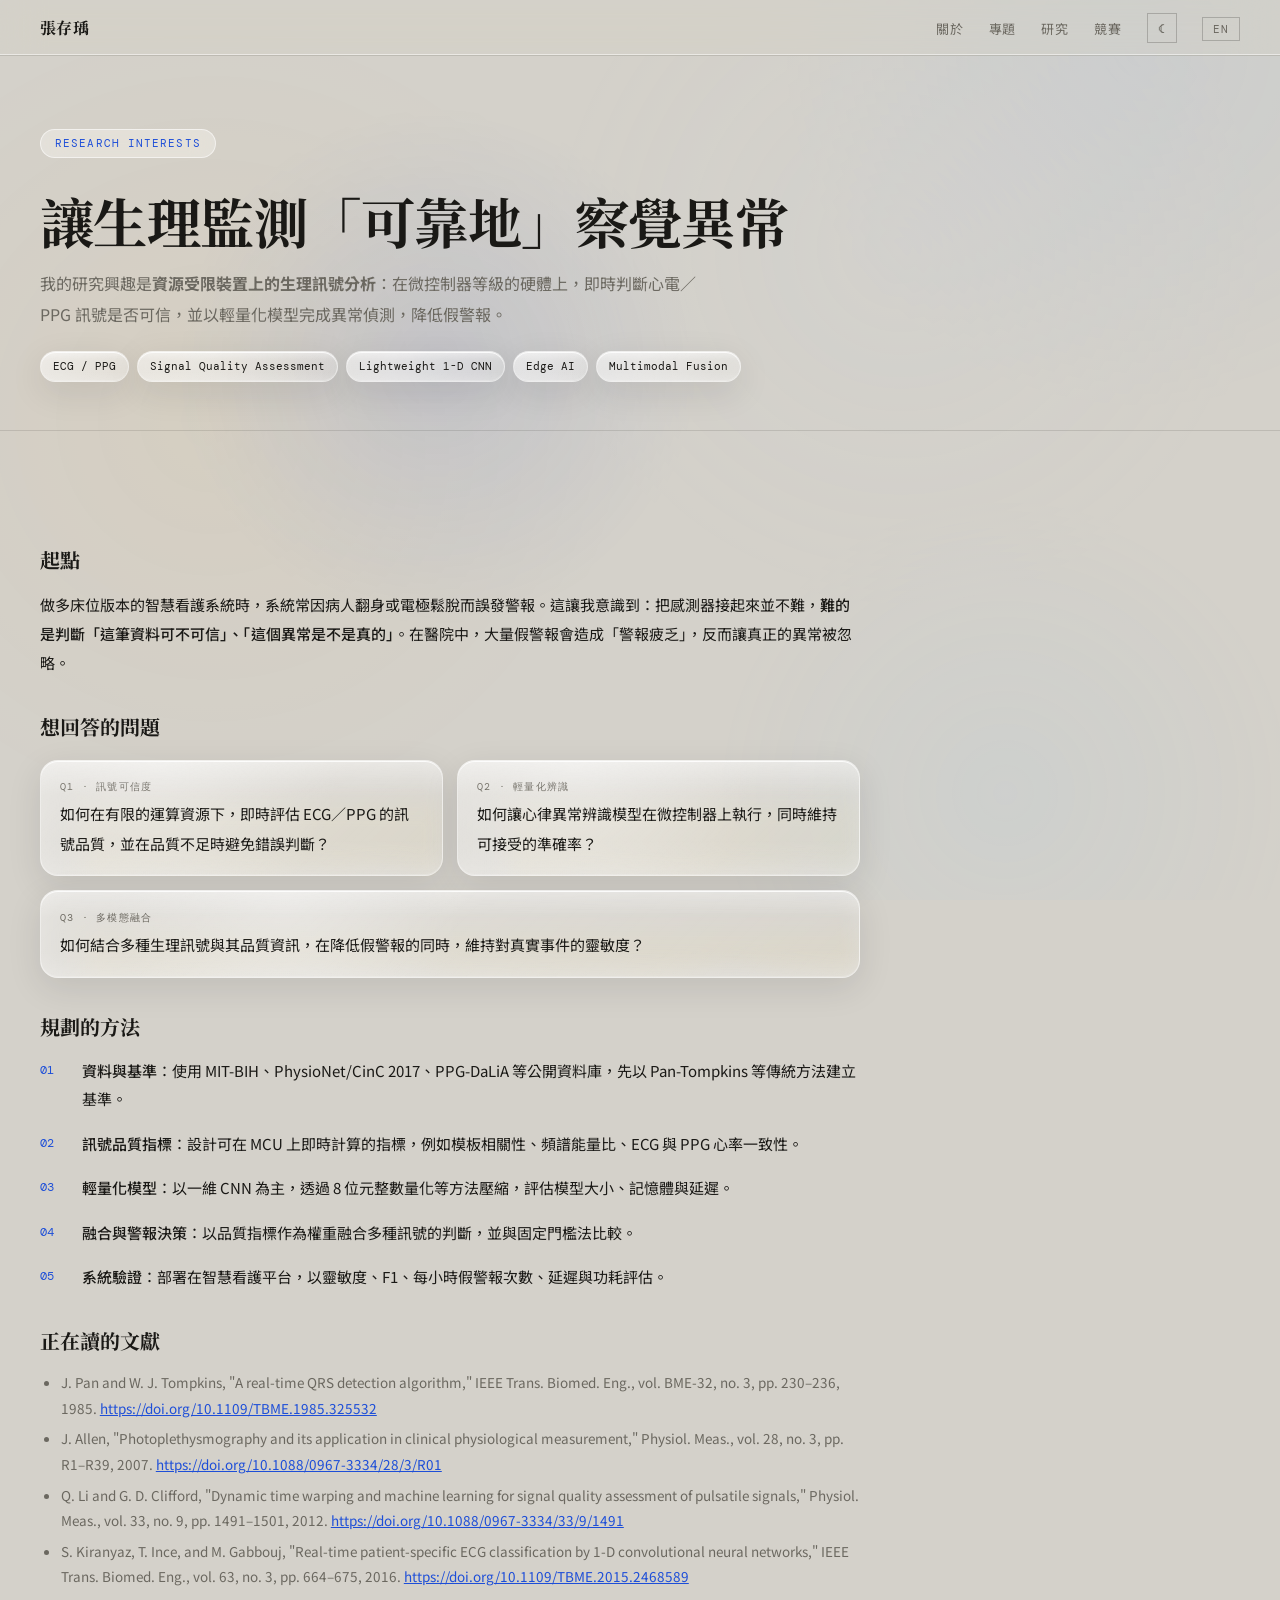
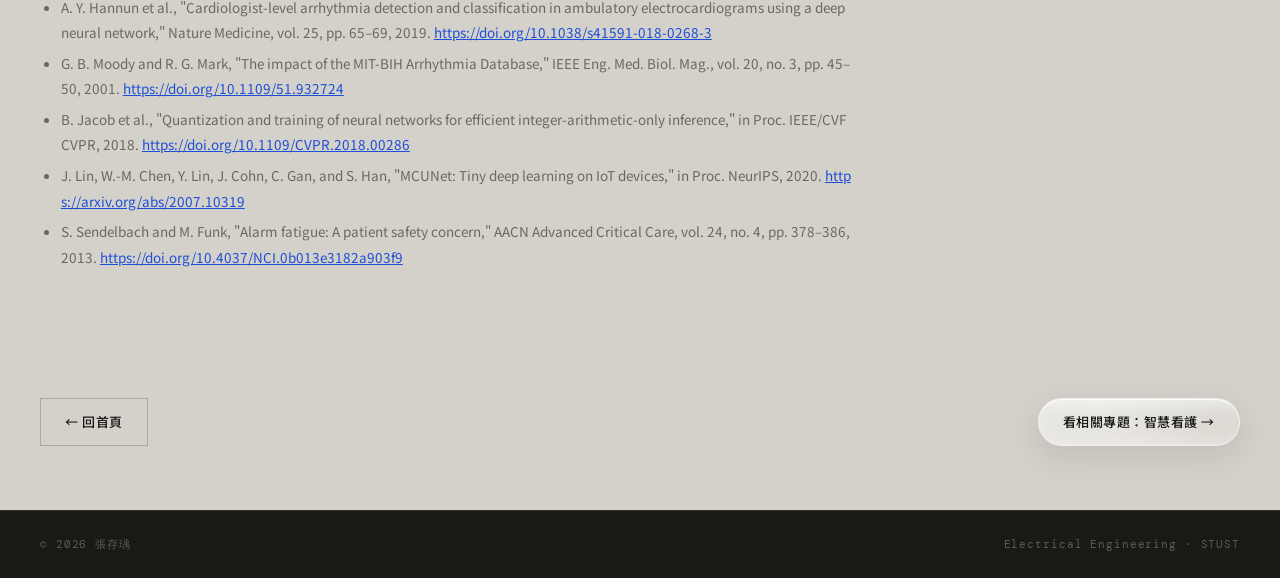
==== research.html @ cb883870 "Add files via upload" ====
<!DOCTYPE html>
<html lang="zh-TW">
<head>
<meta charset="UTF-8">
<meta name="viewport" content="width=device-width, initial-scale=1.0">
<title>研究興趣 — 張存瑀</title>
<meta name="description" content="張存瑀的研究興趣：生理訊號品質評估、輕量化模型與邊緣 AI。">
<link rel="icon" type="image/svg+xml" href="[data-uri]">
<link rel="preconnect" href="https://fonts.googleapis.com">
<link rel="preconnect" href="https://fonts.gstatic.com" crossorigin>
<link href="https://fonts.googleapis.com/css2?family=Noto+Serif+TC:wght@400;500;700&family=DM+Mono:wght@400;500&family=Noto+Sans+TC:wght@300;400;500&display=swap" rel="stylesheet">
<link rel="stylesheet" href="assets/style.css">
<script src="assets/main.js"></script>
</head>
<body>
<canvas id="fluid-canvas"></canvas>
<div id="progress"></div>
<div class="lightbox" id="lightbox" onclick="closeLightbox()">
  <button class="lightbox-close" onclick="closeLightbox()">ESC / 關閉</button>
  <img id="lightbox-img" src="" alt="">
</div>
<nav class="glass-nav">
  <a href="index.html" class="nav-logo">張存瑀</a>
  <ul class="nav-links">
    <li class="hide-sm"><a href="index.html#about"><span data-zh>關於</span><span data-en>About</span></a></li>
    <li><a href="index.html#projects"><span data-zh>專題</span><span data-en>Projects</span></a></li>
    <li><a href="research.html"><span data-zh>研究</span><span data-en>Research</span></a></li>
    <li><a href="index.html#awards"><span data-zh>競賽</span><span data-en>Awards</span></a></li>
    <li><button class="icon-btn" id="themeBtn" onclick="toggleTheme()" title="深色模式 / Dark mode">☾</button></li>
    <li><button class="lang-btn" id="langBtn" onclick="toggleLang()">EN</button></li>
  </ul>
</nav>

<header class="page-hero">
  <div class="glass-pill">Research Interests</div>
  <h1><span data-zh>讓生理監測「可靠地」察覺異常</span><span data-en>Making physiological monitoring detect anomalies — reliably</span></h1>
  <p class="lead" data-zh>我的研究興趣是<b>資源受限裝置上的生理訊號分析</b>：在微控制器等級的硬體上，即時判斷心電／PPG 訊號是否可信，並以輕量化模型完成異常偵測，降低假警報。</p>
  <p class="lead" data-en>I am interested in <b>physiological signal analysis on resource-constrained devices</b>: judging in real time whether ECG/PPG signals can be trusted on MCU-class hardware, and detecting anomalies with lightweight models to reduce false alarms.</p>
  <div class="chips"><span class="chip glass">ECG / PPG</span><span class="chip glass">Signal Quality Assessment</span><span class="chip glass">Lightweight 1-D CNN</span><span class="chip glass">Edge AI</span><span class="chip glass">Multimodal Fusion</span></div>
</header>
<section>
  <div class="prose">
    <h3 class="reveal"><span data-zh>起點</span><span data-en>Where it started</span></h3>
    <p data-zh class="reveal">做多床位版本的智慧看護系統時，系統常因病人翻身或電極鬆脫而誤發警報。這讓我意識到：把感測器接起來並不難，<b>難的是判斷「這筆資料可不可信」、「這個異常是不是真的」</b>。在醫院中，大量假警報會造成「警報疲乏」，反而讓真正的異常被忽略。</p>
    <p data-en class="reveal">While building the multi-bed system, motion and loose electrodes kept triggering false alarms. Connecting sensors is easy; <b>the hard part is knowing whether the data can be trusted and whether an anomaly is real</b>. In hospitals, too many false alarms lead to alarm fatigue.</p>

    <h3 class="reveal"><span data-zh>想回答的問題</span><span data-en>Questions</span></h3>
    <div class="challenge reveal">
      <div class="glass"><div class="k">Q1 · <span data-zh>訊號可信度</span><span data-en>Signal quality</span></div><p data-zh style="margin:0">如何在有限的運算資源下，即時評估 ECG／PPG 的訊號品質，並在品質不足時避免錯誤判斷？</p><p data-en style="margin:0">How can we assess ECG/PPG quality in real time with limited compute, and avoid wrong decisions when quality is poor?</p></div>
      <div class="glass"><div class="k">Q2 · <span data-zh>輕量化辨識</span><span data-en>Lightweight models</span></div><p data-zh style="margin:0">如何讓心律異常辨識模型在微控制器上執行，同時維持可接受的準確率？</p><p data-en style="margin:0">How can arrhythmia models run on microcontrollers while keeping acceptable accuracy?</p></div>
      <div class="glass" style="grid-column:1/-1"><div class="k">Q3 · <span data-zh>多模態融合</span><span data-en>Multimodal fusion</span></div><p data-zh style="margin:0">如何結合多種生理訊號與其品質資訊，在降低假警報的同時，維持對真實事件的靈敏度？</p><p data-en style="margin:0">How can multiple signals and their quality be fused to cut false alarms while staying sensitive to real events?</p></div>
    </div>

    <h3 class="reveal"><span data-zh>規劃的方法</span><span data-en>Planned approach</span></h3>
    <ol class="steps reveal">
      <li data-zh><b>資料與基準</b>：使用 MIT-BIH、PhysioNet/CinC 2017、PPG-DaLiA 等公開資料庫，先以 Pan-Tompkins 等傳統方法建立基準。</li>
      <li data-en><b>Data &amp; baselines</b>: public datasets (MIT-BIH, PhysioNet/CinC 2017, PPG-DaLiA) with classical baselines such as Pan-Tompkins.</li>
      <li data-zh><b>訊號品質指標</b>：設計可在 MCU 上即時計算的指標，例如模板相關性、頻譜能量比、ECG 與 PPG 心率一致性。</li>
      <li data-en><b>Quality indices</b>: MCU-friendly indices such as template correlation, spectral energy ratio and ECG–PPG heart-rate agreement.</li>
      <li data-zh><b>輕量化模型</b>：以一維 CNN 為主，透過 8 位元整數量化等方法壓縮，評估模型大小、記憶體與延遲。</li>
      <li data-en><b>Lightweight models</b>: 1-D CNNs compressed with 8-bit integer quantization; measure size, memory and latency.</li>
      <li data-zh><b>融合與警報決策</b>：以品質指標作為權重融合多種訊號的判斷，並與固定門檻法比較。</li>
      <li data-en><b>Fusion &amp; alarms</b>: quality-weighted fusion compared against fixed thresholds.</li>
      <li data-zh><b>系統驗證</b>：部署在智慧看護平台，以靈敏度、F1、每小時假警報次數、延遲與功耗評估。</li>
      <li data-en><b>Validation</b>: deploy on the smart-nursing platform; evaluate sensitivity, F1, false alarms per hour, latency and power.</li>
    </ol>

    <h3 class="reveal"><span data-zh>正在讀的文獻</span><span data-en>Reading list</span></h3>
    <ul class="ref-list reveal"><li>J. Pan and W. J. Tompkins, "A real-time QRS detection algorithm," IEEE Trans. Biomed. Eng., vol. BME-32, no. 3, pp. 230–236, 1985. <a href="https://doi.org/10.1109/TBME.1985.325532" target="_blank" rel="noopener">https://doi.org/10.1109/TBME.1985.325532</a></li><li>J. Allen, "Photoplethysmography and its application in clinical physiological measurement," Physiol. Meas., vol. 28, no. 3, pp. R1–R39, 2007. <a href="https://doi.org/10.1088/0967-3334/28/3/R01" target="_blank" rel="noopener">https://doi.org/10.1088/0967-3334/28/3/R01</a></li><li>Q. Li and G. D. Clifford, "Dynamic time warping and machine learning for signal quality assessment of pulsatile signals," Physiol. Meas., vol. 33, no. 9, pp. 1491–1501, 2012. <a href="https://doi.org/10.1088/0967-3334/33/9/1491" target="_blank" rel="noopener">https://doi.org/10.1088/0967-3334/33/9/1491</a></li><li>S. Kiranyaz, T. Ince, and M. Gabbouj, "Real-time patient-specific ECG classification by 1-D convolutional neural networks," IEEE Trans. Biomed. Eng., vol. 63, no. 3, pp. 664–675, 2016. <a href="https://doi.org/10.1109/TBME.2015.2468589" target="_blank" rel="noopener">https://doi.org/10.1109/TBME.2015.2468589</a></li><li>A. Y. Hannun et al., "Cardiologist-level arrhythmia detection and classification in ambulatory electrocardiograms using a deep neural network," Nature Medicine, vol. 25, pp. 65–69, 2019. <a href="https://doi.org/10.1038/s41591-018-0268-3" target="_blank" rel="noopener">https://doi.org/10.1038/s41591-018-0268-3</a></li><li>G. B. Moody and R. G. Mark, "The impact of the MIT-BIH Arrhythmia Database," IEEE Eng. Med. Biol. Mag., vol. 20, no. 3, pp. 45–50, 2001. <a href="https://doi.org/10.1109/51.932724" target="_blank" rel="noopener">https://doi.org/10.1109/51.932724</a></li><li>B. Jacob et al., "Quantization and training of neural networks for efficient integer-arithmetic-only inference," in Proc. IEEE/CVF CVPR, 2018. <a href="https://doi.org/10.1109/CVPR.2018.00286" target="_blank" rel="noopener">https://doi.org/10.1109/CVPR.2018.00286</a></li><li>J. Lin, W.-M. Chen, Y. Lin, J. Cohn, C. Gan, and S. Han, "MCUNet: Tiny deep learning on IoT devices," in Proc. NeurIPS, 2020. <a href="https://arxiv.org/abs/2007.10319" target="_blank" rel="noopener">https://arxiv.org/abs/2007.10319</a></li><li>S. Sendelbach and M. Funk, "Alarm fatigue: A patient safety concern," AACN Advanced Critical Care, vol. 24, no. 4, pp. 378–386, 2013. <a href="https://doi.org/10.4037/NCI.0b013e3182a903f9" target="_blank" rel="noopener">https://doi.org/10.4037/NCI.0b013e3182a903f9</a></li></ul>
  </div>
</section>
<div class="page-nav">
  <a class="btn-outline" href="index.html">← <span data-zh>回首頁</span><span data-en>Home</span></a>
  <a class="btn-glass glass" href="projects/smart-care.html"><span data-zh>看相關專題：智慧看護</span><span data-en>Related project: Smart Nursing</span> →</a>
</div>

<footer>
  <span>© 2026 張存瑀</span>
  <span>Electrical Engineering · STUST</span>
</footer>
<script async src="https://busuanzi.ibruce.info/busuanzi/2.3/busuanzi.pure.mini.js"></script>
</body>
</html>
---- assets/style.css ----
*, *::before, *::after { box-sizing: border-box; margin: 0; padding: 0; }

:root {
  --bg: #D4D1CA;
  --bg2: #C8C5BE;
  --text: #1A1916;
  --muted: #6B6860;
  --accent: #1D4ED8;
  --accent-light: #EEF2FF;
  --border: rgba(26,25,22,0.12);
  --border-strong: rgba(26,25,22,0.22);
  --card-bg: #DEDAD4;
  --serif: 'Noto Serif TC', serif;
  --sans: 'Noto Sans TC', sans-serif;
  --mono: 'DM Mono', monospace;
}

html { scroll-behavior: smooth; }
body {
  background: var(--bg); color: var(--text);
  font-family: var(--sans); font-size: 15px; line-height: 1.7;
  -webkit-font-smoothing: antialiased; overflow-x: hidden;
}

#fluid-canvas { position: fixed; inset: 0; z-index: 0; pointer-events: none; opacity: 0.55; }

/* ── NAV ── */
nav {
  position: fixed; top: 0; left: 0; right: 0; z-index: 100;
  display: flex; justify-content: space-between; align-items: center;
  padding: 0 2.5rem; height: 56px;
  background: rgba(212,209,202,0.85);
  backdrop-filter: blur(20px) saturate(180%); -webkit-backdrop-filter: blur(20px) saturate(180%);
  border-bottom: 0.5px solid var(--border);
}
.nav-logo { font-family: var(--serif); font-size: 16px; font-weight: 700; letter-spacing: 0.02em; color: var(--text); text-decoration: none; }
.nav-links { display: flex; gap: 1.6rem; list-style: none; align-items: center; }
.nav-links a { font-size: 13px; color: var(--muted); text-decoration: none; letter-spacing: 0.04em; transition: color 0.2s; }
.nav-links a:hover { color: var(--text); }
.lang-btn {
  font-family: var(--mono); font-size: 11px; letter-spacing: 0.08em;
  color: var(--muted); background: none; border: 0.5px solid var(--border-strong);
  padding: 4px 10px; cursor: pointer; transition: all 0.2s;
}
.lang-btn:hover { color: var(--text); border-color: var(--text); }

/* ── HERO ── */
.hero {
  min-height: 100vh; position: relative; z-index: 1;
  display: flex; flex-direction: column; justify-content: flex-end;
  padding: 0 2.5rem 4rem; overflow: hidden; border-top: none;
}
.hero-grid-bg {
  position: absolute; inset: 0;
  background-image: linear-gradient(var(--border) 1px, transparent 1px), linear-gradient(90deg, var(--border) 1px, transparent 1px);
  background-size: 48px 48px; opacity: 0.5;
}
.hero-content { position: relative; z-index: 1; max-width: 760px; }
.hero-eyebrow {
  font-family: var(--mono); font-size: 12px; letter-spacing: 0.12em;
  color: var(--accent); text-transform: uppercase; margin-bottom: 1.5rem;
  opacity: 0; animation: fadeUp 0.6s 0.2s forwards;
}
.hero h1 {
  font-family: var(--serif); font-size: clamp(3rem, 8vw, 6rem); font-weight: 700;
  line-height: 1.05; letter-spacing: -0.02em; color: var(--text); margin-bottom: 1.5rem;
  opacity: 0; animation: fadeUp 0.8s 0.35s forwards;
}
.hero h1 span { color: var(--accent); }
.hero-desc {
  font-size: 16px; color: var(--muted); max-width: 520px; line-height: 1.8; margin-bottom: 2.5rem;
  opacity: 0; animation: fadeUp 0.8s 0.55s forwards;
}
[data-en] { display: none; }
body.en [data-zh] { display: none; }
body.en [data-en] { display: block; }
body.en span[data-en] { display: inline; }
body.en span[data-zh] { display: none; }

.hero-actions { display: flex; gap: 12px; flex-wrap: wrap; opacity: 0; animation: fadeUp 0.8s 0.72s forwards; }
.btn-dark {
  background: var(--text); color: var(--bg); border: none; padding: 12px 24px;
  font-family: var(--sans); font-size: 13px; font-weight: 500; letter-spacing: 0.04em;
  cursor: pointer; text-decoration: none; display: inline-block; transition: opacity 0.2s;
}
.btn-dark:hover { opacity: 0.8; }
.btn-outline {
  background: transparent; color: var(--text); border: 0.5px solid var(--border-strong); padding: 12px 24px;
  font-family: var(--sans); font-size: 13px; font-weight: 500; letter-spacing: 0.04em;
  cursor: pointer; text-decoration: none; display: inline-block; transition: background 0.2s;
}
.btn-outline:hover { background: var(--bg2); }
.hero-scroll {
  position: absolute; bottom: 2rem; right: 2.5rem;
  font-family: var(--mono); font-size: 11px; color: var(--muted); letter-spacing: 0.1em;
  writing-mode: vertical-rl; display: flex; align-items: center; gap: 8px;
  opacity: 0; animation: fadeIn 1s 1.2s forwards;
}
.hero-scroll::after { content: ''; display: block; width: 0.5px; height: 40px; background: var(--muted); }
.glass-pill {
  display: inline-block; background: rgba(255,255,255,0.35);
  backdrop-filter: blur(12px) saturate(160%); -webkit-backdrop-filter: blur(12px) saturate(160%);
  border: 0.5px solid rgba(255,255,255,0.55); border-radius: 999px; padding: 4px 14px;
  font-family: var(--mono); font-size: 11px; color: var(--accent); letter-spacing: 0.1em;
  text-transform: uppercase; margin-bottom: 1rem; opacity: 0; animation: fadeUp 0.6s 0.05s forwards;
}

/* ── SECTIONS ── */
section { padding: 5rem 2.5rem; border-top: 0.5px solid var(--border); position: relative; z-index: 1; }
.section-header { display: flex; align-items: baseline; gap: 1.5rem; margin-bottom: 3rem; }
.section-num { font-family: var(--mono); font-size: 11px; color: var(--muted); letter-spacing: 0.1em; }
.section-title { font-family: var(--serif); font-size: 28px; font-weight: 700; letter-spacing: -0.01em; }

/* ── ABOUT ── */
.about-layout { display: grid; grid-template-columns: 2fr 1fr; gap: 4rem; align-items: start; }
.about-text p { font-size: 15px; color: var(--text); line-height: 1.95; margin-bottom: 1rem; }
.about-text strong { font-weight: 500; }
.facts { display: flex; flex-direction: column; gap: 1.2rem; }
.fact { border-left: 1.5px solid var(--accent); padding-left: 14px; }
.fact-label { font-family: var(--mono); font-size: 10px; letter-spacing: 0.12em; text-transform: uppercase; color: var(--muted); }
.fact-value { font-family: var(--serif); font-size: 17px; font-weight: 500; }

/* ── TAGS ── */
.skills-layout { display: grid; grid-template-columns: 1fr 2fr; gap: 4rem; align-items: start; }
.skills-intro { font-size: 14px; color: var(--muted); line-height: 1.8; }
.skills-groups { display: flex; flex-direction: column; gap: 2rem; }
.skill-group-label { font-family: var(--mono); font-size: 11px; color: var(--muted); letter-spacing: 0.1em; text-transform: uppercase; margin-bottom: 0.75rem; }
.skill-tags { display: flex; flex-wrap: wrap; gap: 8px; }
.skill-tag {
  font-family: var(--mono); font-size: 12px; color: var(--text); background: rgba(255,255,255,0.7);
  backdrop-filter: blur(8px); -webkit-backdrop-filter: blur(8px);
  border: 0.5px solid var(--border-strong); padding: 6px 14px; letter-spacing: 0.04em; transition: all 0.2s;
}
.skill-tag:hover { background: var(--accent-light); border-color: var(--accent); color: var(--accent); }
.skill-tag.accent { background: var(--accent); color: #fff; border-color: var(--accent); }

/* ── TIMELINE ── */
.timeline { display: flex; flex-direction: column; }
.timeline-row { display: grid; grid-template-columns: 140px 1fr; border-top: 0.5px solid var(--border); padding: 2rem 0; gap: 2rem; }
.timeline-row:last-child { border-bottom: 0.5px solid var(--border); }
.tl-year { font-family: var(--mono); font-size: 12px; color: var(--muted); letter-spacing: 0.06em; padding-top: 3px; }
.tl-badge { display: inline-block; font-family: var(--mono); font-size: 10px; letter-spacing: 0.1em; text-transform: uppercase; padding: 3px 9px; margin-bottom: 10px; }
.tl-badge.award { background: #FEF9C3; color: #854D0E; border: 0.5px solid #FDE047; }
.tl-badge.finalist { background: var(--accent-light); color: var(--accent); border: 0.5px solid #BFDBFE; }
.tl-badge.hackathon { background: #F0FDF4; color: #166534; border: 0.5px solid #BBF7D0; }
.tl-badge.service { background: #FFF1F2; color: #9F1239; border: 0.5px solid #FECDD3; }
.tl-badge.edu { background: rgba(255,255,255,0.6); color: var(--text); border: 0.5px solid var(--border-strong); }
.tl-title { font-family: var(--serif); font-size: 18px; font-weight: 500; margin-bottom: 6px; }
.tl-org { font-size: 13px; color: var(--muted); margin-bottom: 8px; }
.tl-desc { font-size: 13px; color: var(--muted); line-height: 1.7; }
.tl-role { font-size: 13px; color: var(--text); margin-top: 6px; }
.tl-role b { font-weight: 500; color: var(--accent); }
.tl-link {
  display: inline-block; margin-top: 10px; font-family: var(--mono); font-size: 11px; color: var(--accent);
  letter-spacing: 0.06em; text-decoration: none; border-bottom: 0.5px solid var(--accent); padding-bottom: 1px; transition: opacity 0.2s;
}
.tl-link:hover { opacity: 0.7; }
.tl-cert { margin-top: 14px; margin-right: 10px; display: inline-block; cursor: pointer; vertical-align: top; }
.tl-cert img { width: 110px; height: auto; border: 0.5px solid var(--border-strong); filter: drop-shadow(0 2px 8px rgba(0,0,0,0.08)); transition: transform 0.2s, filter 0.2s; display: block; }
.tl-cert:hover img { transform: scale(1.04); filter: drop-shadow(0 4px 16px rgba(0,0,0,0.15)); }
.tl-cert-label { font-family: var(--mono); font-size: 10px; color: var(--muted); letter-spacing: 0.08em; margin-top: 5px; }

/* ── PROJECTS ── */
.projects-grid { display: grid; grid-template-columns: repeat(auto-fit, minmax(300px, 1fr)); gap: 1.5rem; }
.project-card {
  background: rgba(255,255,255,0.45); backdrop-filter: blur(10px); -webkit-backdrop-filter: blur(10px);
  border: 0.5px solid var(--border-strong); padding: 1.75rem; display: flex; flex-direction: column; gap: 10px;
  transition: transform 0.25s, background 0.25s;
}
.project-card:hover { transform: translateY(-3px); background: rgba(255,255,255,0.6); }
.project-card.featured { grid-column: 1 / -1; }
.project-kicker { font-family: var(--mono); font-size: 10px; letter-spacing: 0.12em; text-transform: uppercase; color: var(--accent); }
.project-title { font-family: var(--serif); font-size: 20px; font-weight: 700; line-height: 1.35; }
.project-desc { font-size: 13.5px; color: var(--muted); line-height: 1.8; }
.project-desc b { color: var(--text); font-weight: 500; }
.project-meta { display: flex; flex-wrap: wrap; gap: 6px; margin-top: 4px; }
.project-meta span { font-family: var(--mono); font-size: 11px; padding: 3px 9px; border: 0.5px solid var(--border-strong); background: rgba(255,255,255,0.55); }
.featured-layout { display: grid; grid-template-columns: 3fr 2fr; gap: 2rem; align-items: start; }
.featured-images { display: grid; grid-template-columns: 1fr 1fr; gap: 10px; }
.featured-images figure { cursor: pointer; }
.featured-images img { width: 100%; height: 150px; object-fit: cover; border: 0.5px solid var(--border-strong); display: block; transition: transform 0.2s; }
.featured-images img:hover { transform: scale(1.02); }
.featured-images figcaption { font-family: var(--mono); font-size: 10px; color: var(--muted); margin-top: 4px; letter-spacing: 0.06em; }
.arch { font-family: var(--mono); font-size: 12px; color: var(--text); background: rgba(255,255,255,0.55); border: 0.5px dashed var(--border-strong); padding: 10px 12px; line-height: 1.9; }

/* ── LIGHTBOX ── */
.lightbox { display: none; position: fixed; inset: 0; z-index: 999; background: rgba(10,10,10,0.85); backdrop-filter: blur(16px); -webkit-backdrop-filter: blur(16px); align-items: center; justify-content: center; cursor: zoom-out; }
.lightbox.open { display: flex; animation: fadeIn 0.25s ease; }
.lightbox img { max-width: 90vw; max-height: 90vh; object-fit: contain; box-shadow: 0 24px 80px rgba(0,0,0,0.5); border-radius: 2px; animation: zoomIn 0.3s cubic-bezier(0.34,1.56,0.64,1) forwards; }
.lightbox-close { position: absolute; top: 1.5rem; right: 1.5rem; font-family: var(--mono); font-size: 12px; letter-spacing: 0.1em; color: rgba(255,255,255,0.6); cursor: pointer; background: none; border: none; transition: color 0.2s; }
.lightbox-close:hover { color: white; }

/* ── CONTACT ── */
.contact-section { background: var(--text); color: var(--bg); }
.contact-section .section-title { color: var(--bg); }
.contact-section .section-num { color: rgba(247,245,240,0.45); }
.contact-grid { display: grid; grid-template-columns: repeat(auto-fit, minmax(220px, 1fr)); gap: 1.5rem; margin-top: 2rem; }
.contact-card { border: 0.5px solid rgba(247,245,240,0.2); padding: 1.5rem; display: flex; flex-direction: column; gap: 6px; background: rgba(255,255,255,0.04); backdrop-filter: blur(8px); -webkit-backdrop-filter: blur(8px); transition: background 0.2s; }
.contact-card:hover { background: rgba(255,255,255,0.08); }
.contact-card-label { font-family: var(--mono); font-size: 10px; letter-spacing: 0.12em; text-transform: uppercase; color: rgba(247,245,240,0.45); }
.contact-card-value { font-size: 14px; color: var(--bg); text-decoration: none; word-break: break-all; transition: opacity 0.2s; }
a.contact-card-value:hover { opacity: 0.7; }
.contact-note { margin-top: 3rem; font-size: 13px; color: rgba(247,245,240,0.4); font-family: var(--mono); letter-spacing: 0.04em; }

footer { background: var(--text); border-top: 0.5px solid rgba(247,245,240,0.1); padding: 1.5rem 2.5rem; display: flex; justify-content: space-between; align-items: center; position: relative; z-index: 1; }
footer span { font-family: var(--mono); font-size: 11px; color: rgba(247,245,240,0.3); letter-spacing: 0.08em; }
footer .visit-count b { color: rgba(247,245,240,0.75); font-weight: 500; }
footer .visit-count span { color: inherit; }

@keyframes fadeUp { from { opacity: 0; transform: translateY(22px); } to { opacity: 1; transform: translateY(0); } }
@keyframes fadeIn { from { opacity: 0; } to { opacity: 1; } }
@keyframes zoomIn { from { opacity: 0; transform: scale(0.88); } to { opacity: 1; transform: scale(1); } }
.reveal { opacity: 0; transform: translateY(28px); transition: opacity 0.75s cubic-bezier(0.22,1,0.36,1), transform 0.75s cubic-bezier(0.22,1,0.36,1); }
.reveal.visible { opacity: 1; transform: none; }
.reveal-delay-1 { transition-delay: 0.1s; }
.reveal-delay-2 { transition-delay: 0.2s; }
.reveal-delay-3 { transition-delay: 0.3s; }

@media (max-width: 900px) {
  .nav-links li.hide-sm { display: none; }
}
@media (max-width: 768px) {
  nav { padding: 0 1.25rem; }
  .nav-links { gap: 1rem; }
  .hero { padding: 0 1.25rem 3rem; }
  section { padding: 3.5rem 1.25rem; }
  .skills-layout, .about-layout, .featured-layout { grid-template-columns: 1fr; gap: 2rem; }
  .timeline-row { grid-template-columns: 1fr; gap: 0.5rem; }
  footer { flex-direction: column; gap: 6px; text-align: center; }
}

/* ════════════ v3 additions ════════════ */
body, nav, .project-card, .skill-tag, .contact-card { transition: background-color .4s, color .4s, border-color .4s; }
a { color: inherit; }

/* ── DARK MODE ── */
html[data-theme="dark"] {
  --bg: #15161A; --bg2: #1E2026; --text: #ECEAE4; --muted: #9A978F;
  --accent: #7AA2FF; --accent-light: rgba(122,162,255,.12);
  --border: rgba(236,234,228,.10); --border-strong: rgba(236,234,228,.20); --card-bg: #1C1E24;
}
html[data-theme="dark"] nav { background: rgba(21,22,26,.72); }
html[data-theme="dark"] .contact-section, html[data-theme="dark"] footer { background: #0D0E11; }
html[data-theme="dark"] .contact-section .section-title, html[data-theme="dark"] .contact-card-value { color: var(--text); }
html[data-theme="dark"] .skill-tag, html[data-theme="dark"] .project-meta span, html[data-theme="dark"] .arch { background: rgba(255,255,255,.06); color: var(--text); }
html[data-theme="dark"] .tl-badge.award { background: rgba(253,224,71,.12); color: #FDE68A; border-color: rgba(253,224,71,.35); }
html[data-theme="dark"] .tl-badge.hackathon { background: rgba(134,239,172,.10); color: #86EFAC; border-color: rgba(134,239,172,.3); }
html[data-theme="dark"] .tl-badge.service { background: rgba(253,164,175,.10); color: #FDA4AF; border-color: rgba(253,164,175,.3); }
html[data-theme="dark"] .tl-badge.edu { background: rgba(255,255,255,.06); color: var(--text); }
html[data-theme="dark"] #fluid-canvas { opacity: .35; }
html[data-theme="dark"] img.invert-dark { filter: invert(.92) hue-rotate(180deg); }

.icon-btn {
  width: 30px; height: 30px; display: inline-grid; place-items: center; cursor: pointer;
  background: none; border: 0.5px solid var(--border-strong); color: var(--muted); font-size: 14px; transition: all .2s;
}
.icon-btn:hover { color: var(--text); border-color: var(--text); }

/* ── SCROLL PROGRESS ── */
#progress { position: fixed; top: 0; left: 0; height: 2px; width: 0; z-index: 200;
  background: linear-gradient(90deg, var(--accent), #F59E0B); box-shadow: 0 0 10px var(--accent); }

/* ── LIQUID GLASS ── */
.glass {
  position: relative; isolation: isolate; overflow: hidden;
  background: linear-gradient(135deg, rgba(255,255,255,.34), rgba(255,255,255,.10)) !important;
  -webkit-backdrop-filter: blur(16px) saturate(190%); backdrop-filter: blur(16px) saturate(190%);
  border: 1px solid rgba(255,255,255,.55) !important; border-radius: 18px;
  box-shadow: inset 0 1px 0 rgba(255,255,255,.85), inset 0 -1px 0 rgba(255,255,255,.18),
              inset 0 0 22px rgba(255,255,255,.18), 0 10px 34px rgba(20,20,30,.10);
}
.glass::before { /* specular highlight that follows the pointer */
  content: ""; position: absolute; inset: 0; z-index: -1; pointer-events: none; border-radius: inherit;
  background: radial-gradient(420px circle at var(--mx, 30%) var(--my, 0%), rgba(255,255,255,.55), transparent 42%);
  opacity: .55; transition: opacity .3s;
}
.glass::after { /* refractive rim */
  content: ""; position: absolute; inset: 0; pointer-events: none; border-radius: inherit;
  background: linear-gradient(180deg, rgba(255,255,255,.35), transparent 30%, transparent 70%, rgba(255,255,255,.12));
  mix-blend-mode: overlay;
}
.glass:hover::before { opacity: 1; }
html.lg-svg .glass { -webkit-backdrop-filter: blur(10px) saturate(190%); backdrop-filter: url(#liquid) blur(10px) saturate(190%); }
html[data-theme="dark"] .glass {
  background: linear-gradient(135deg, rgba(255,255,255,.10), rgba(255,255,255,.03)) !important;
  border-color: rgba(255,255,255,.16) !important;
  box-shadow: inset 0 1px 0 rgba(255,255,255,.22), inset 0 0 22px rgba(255,255,255,.04), 0 10px 34px rgba(0,0,0,.35);
}
html[data-theme="dark"] .glass::before { background: radial-gradient(420px circle at var(--mx,30%) var(--my,0%), rgba(255,255,255,.16), transparent 42%); }
nav.glass-nav { background: rgba(212,209,202,.55); box-shadow: inset 0 -1px 0 rgba(255,255,255,.5); }
.btn-glass {
  display: inline-block; padding: 12px 24px; font-size: 13px; font-weight: 500; letter-spacing: .04em; text-decoration: none;
  color: var(--text); border-radius: 999px;
}

/* ── TILT ── */
.tilt { transform-style: preserve-3d; transition: transform .25s cubic-bezier(.22,1,.36,1); will-change: transform; }

/* ── TYPING ── */
.typing { font-family: var(--mono); font-size: 13px; color: var(--accent); letter-spacing: .06em; min-height: 1.6em; margin-bottom: 1.25rem; }
.typing::after { content: "▍"; margin-left: 2px; animation: blink 1s steps(1) infinite; }
@keyframes blink { 50% { opacity: 0; } }

/* ── STATS ── */
.stats { display: flex; gap: 14px; flex-wrap: wrap; margin-top: 2.2rem; opacity: 0; animation: fadeUp .8s .9s forwards; }
.stat { padding: 14px 22px; min-width: 130px; }
.stat-num { font-family: var(--serif); font-size: 34px; font-weight: 700; line-height: 1; color: var(--text); }
.stat-label { font-family: var(--mono); font-size: 10px; letter-spacing: .12em; text-transform: uppercase; color: var(--muted); margin-top: 6px; }

/* ── CARD LINKS ── */
a.project-card { text-decoration: none; color: inherit; }
.more { font-family: var(--mono); font-size: 11px; color: var(--accent); letter-spacing: .08em; margin-top: auto; padding-top: 8px; }
.project-card .more::after { content: " →"; transition: margin .2s; }
.project-card:hover .more::after { margin-left: 6px; }
.project-card.glass { border-radius: 18px; }

/* ── DETAIL PAGES ── */
.page-hero { padding: 8rem 2.5rem 3rem; position: relative; z-index: 1; }
.crumb { font-family: var(--mono); font-size: 11px; letter-spacing: .1em; color: var(--muted); text-decoration: none; }
.crumb:hover { color: var(--text); }
.page-hero h1 { font-family: var(--serif); font-size: clamp(2rem, 5vw, 3.4rem); line-height: 1.15; margin: 1rem 0; letter-spacing: -.01em; }
.page-hero .lead { max-width: 680px; color: var(--muted); font-size: 16px; line-height: 1.9; }
.chips { display: flex; flex-wrap: wrap; gap: 8px; margin-top: 1.4rem; }
.chip { font-family: var(--mono); font-size: 11px; padding: 5px 12px; border-radius: 999px; }
.prose { max-width: 820px; }
.prose p { font-size: 15px; line-height: 1.95; margin-bottom: 1rem; }
.prose h3 { font-family: var(--serif); font-size: 20px; margin: 2rem 0 .8rem; }
.prose ul, .prose ol { padding-left: 1.3rem; margin-bottom: 1rem; }
.prose li { font-size: 15px; line-height: 1.9; margin-bottom: .3rem; }
.prose b { font-weight: 500; }
.callout { padding: 1.2rem 1.4rem; margin: 1.5rem 0; }
.callout .k { font-family: var(--mono); font-size: 10px; letter-spacing: .12em; text-transform: uppercase; color: var(--accent); }
.spec { width: 100%; border-collapse: collapse; margin: 1rem 0 1.5rem; font-size: 14px; }
.spec th, .spec td { text-align: left; padding: 10px 12px; border-bottom: .5px solid var(--border-strong); }
.spec th { font-family: var(--mono); font-size: 11px; letter-spacing: .08em; color: var(--muted); font-weight: 500; }
.gallery { display: grid; grid-template-columns: repeat(auto-fill, minmax(220px, 1fr)); gap: 14px; margin: 1rem 0 2rem; }
.gallery figure { cursor: zoom-in; }
.gallery img { width: 100%; height: 190px; object-fit: cover; border-radius: 12px; border: .5px solid var(--border-strong); display: block; transition: transform .25s; }
.gallery img.contain { object-fit: contain; background: #fff; }
.gallery img:hover { transform: scale(1.02); }
.gallery figcaption { font-family: var(--mono); font-size: 11px; color: var(--muted); margin-top: 6px; }
.steps { counter-reset: s; list-style: none; padding: 0 !important; }
.steps li { counter-increment: s; position: relative; padding-left: 2.6rem !important; margin-bottom: 1rem !important; }
.steps li::before { content: counter(s, decimal-leading-zero); position: absolute; left: 0; top: 2px; font-family: var(--mono); font-size: 12px; color: var(--accent); }
.challenge { display: grid; grid-template-columns: 1fr 1fr; gap: 14px; margin: 1rem 0 2rem; }
.challenge > div { padding: 1.1rem 1.2rem; }
.challenge .k { font-family: var(--mono); font-size: 10px; letter-spacing: .12em; color: var(--muted); text-transform: uppercase; margin-bottom: 4px; }
.page-nav { display: flex; justify-content: space-between; gap: 1rem; padding: 2rem 2.5rem 4rem; position: relative; z-index: 1; flex-wrap: wrap; }
.ref-list li { font-size: 13.5px !important; color: var(--muted); }
.ref-list a { color: var(--accent); word-break: break-all; }

@media (max-width: 768px) {
  .page-hero { padding: 6.5rem 1.25rem 2rem; }
  .challenge { grid-template-columns: 1fr; }
  .page-nav { padding: 1.5rem 1.25rem 3rem; }
  .stat { min-width: 100px; padding: 12px 16px; }
}
@media (prefers-reduced-motion: reduce) {
  *, *::before, *::after { animation-duration: .01ms !important; transition-duration: .01ms !important; }
}
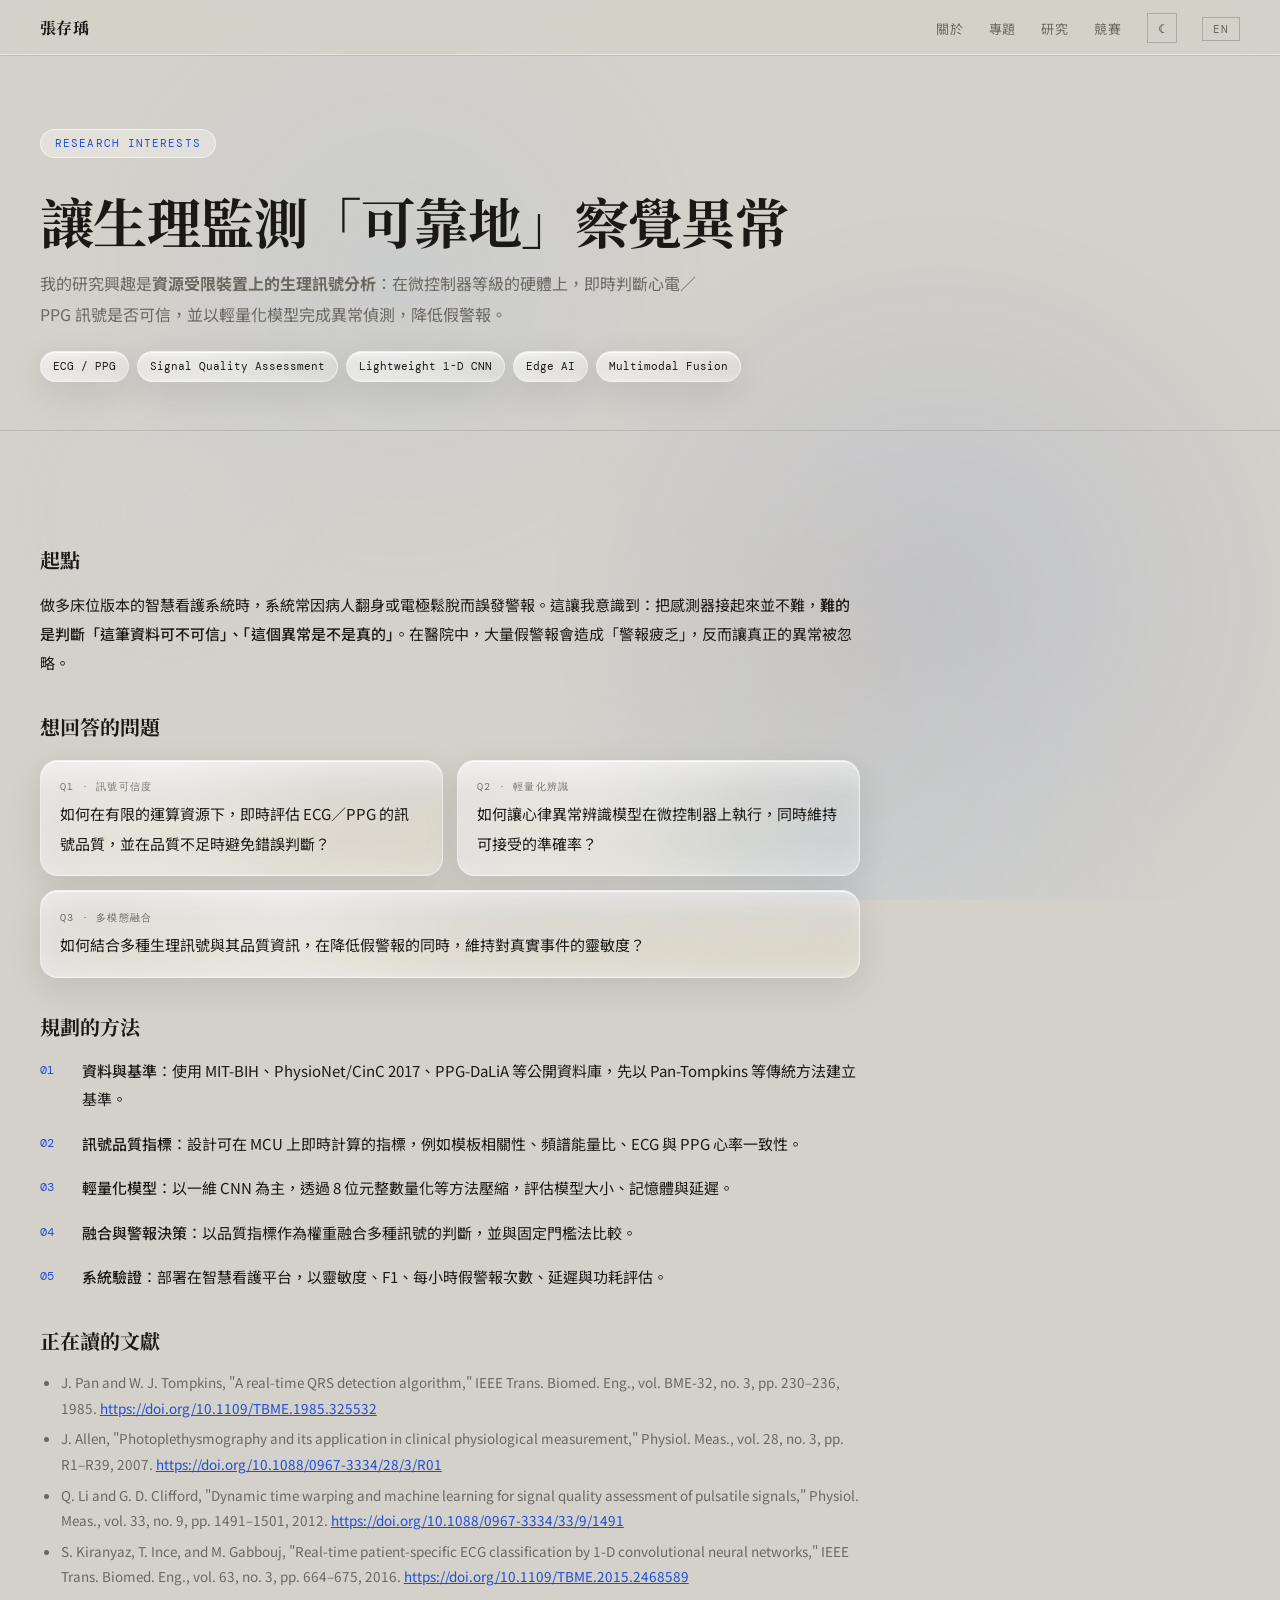
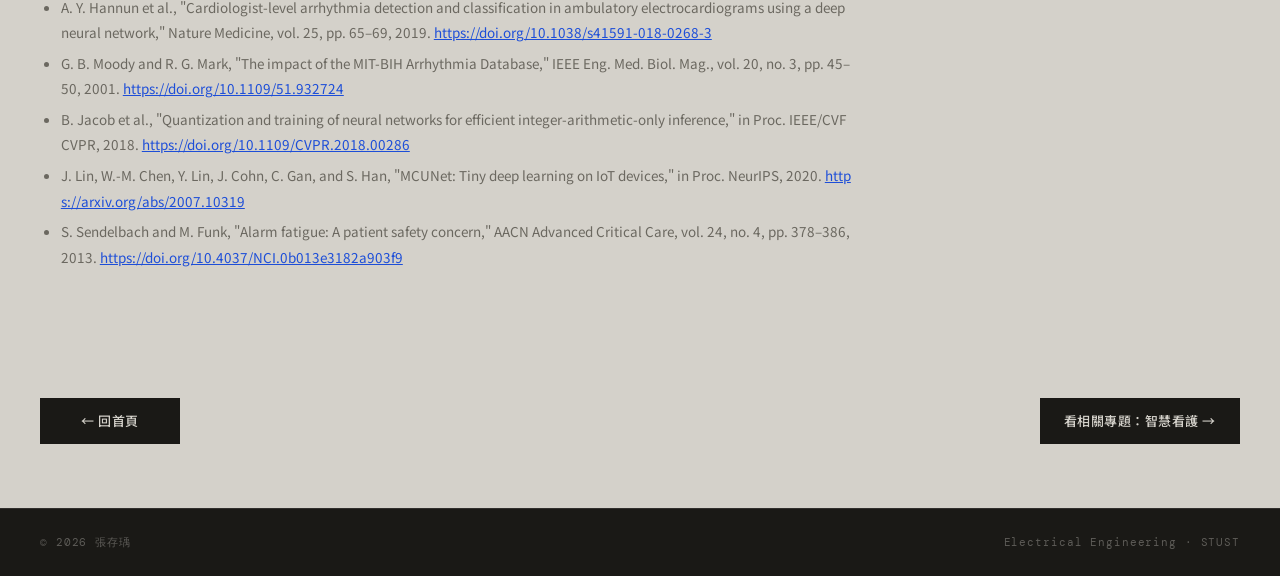
==== commit f0425c20: "Add files via upload" ====
--- a/research.html
+++ b/research.html
@@ -25,7 +25,7 @@
     <li class="hide-sm"><a href="index.html#about"><span data-zh>關於</span><span data-en>About</span></a></li>
     <li><a href="index.html#projects"><span data-zh>專題</span><span data-en>Projects</span></a></li>
     <li><a href="research.html"><span data-zh>研究</span><span data-en>Research</span></a></li>
-    <li><a href="index.html#awards"><span data-zh>競賽</span><span data-en>Awards</span></a></li>
+    <li class="hide-xs"><a href="index.html#awards"><span data-zh>競賽</span><span data-en>Awards</span></a></li>
     <li><button class="icon-btn" id="themeBtn" onclick="toggleTheme()" title="深色模式 / Dark mode">☾</button></li>
     <li><button class="lang-btn" id="langBtn" onclick="toggleLang()">EN</button></li>
   </ul>
@@ -70,8 +70,8 @@
   </div>
 </section>
 <div class="page-nav">
-  <a class="btn-outline" href="index.html">← <span data-zh>回首頁</span><span data-en>Home</span></a>
-  <a class="btn-glass glass" href="projects/smart-care.html"><span data-zh>看相關專題：智慧看護</span><span data-en>Related project: Smart Nursing</span> →</a>
+  <a class="btn-dark" href="index.html">← <span data-zh>回首頁</span><span data-en>Home</span></a>
+  <a class="btn-dark" href="projects/smart-care.html"><span data-zh>看相關專題：智慧看護</span><span data-en>Related project: Smart Nursing</span> →</a>
 </div>
 
 <footer>
--- a/assets/style.css
+++ b/assets/style.css
@@ -358,3 +358,44 @@
 @media (prefers-reduced-motion: reduce) {
   *, *::before, *::after { animation-duration: .01ms !important; transition-duration: .01ms !important; }
 }
+
+/* ── v4: uniform project cards & buttons ── */
+.uniform-grid { grid-template-columns: repeat(2, minmax(0, 1fr)); align-items: stretch; }
+.project-card.uniform { display: flex; flex-direction: column; gap: 10px; }
+.project-card.uniform .project-title { min-height: 1.35em; }
+.project-card.uniform .project-desc { display: -webkit-box; -webkit-line-clamp: 3; -webkit-box-orient: vertical; overflow: hidden; min-height: calc(1.8em * 3); }
+body.en .project-card.uniform .project-desc[data-en] { display: -webkit-box; }
+body.en .project-card.uniform .project-desc[data-zh], body:not(.en) .project-card.uniform .project-desc[data-en] { display: none; }
+.project-card.uniform .tl-role { margin-top: 0; }
+.project-card.uniform .project-meta { margin-top: auto; }
+.project-card.uniform .more { padding-top: 6px; }
+.more.muted { color: var(--muted); }
+.more.muted::after { content: "" !important; }
+.hero-actions .btn-glass { min-width: 140px; text-align: center; }
+@media (max-width: 768px) { .uniform-grid { grid-template-columns: 1fr; } .project-card.uniform { min-height: 0; } }
+.hero-actions .btn-dark, .page-nav .btn-dark { min-width: 140px; text-align: center; border-radius: 0; }
+
+/* ── v5: gallery keeps each photo's own shape (no black/white bars) ── */
+.gallery { display: block; columns: 3 220px; column-gap: 14px; }
+.gallery figure { break-inside: avoid; margin: 0 0 14px; display: inline-block; width: 100%; }
+.gallery img, .gallery img.contain { width: 100%; height: auto; max-height: none; object-fit: fill; background: none; }
+.spec-wrap { overflow-x: auto; -webkit-overflow-scrolling: touch; }
+
+/* ── v5: phone layout ── */
+@media (max-width: 768px) {
+  .nav-links li.hide-xs { display: none; }
+  .nav-links { gap: .8rem; }
+  .nav-links a { font-size: 12.5px; }
+  .hero { min-height: auto; justify-content: flex-start; padding: 6rem 1.25rem 3rem; }
+  .hero h1 { font-size: clamp(2.6rem, 13vw, 3.4rem); }
+  .hero-desc { margin-bottom: 1.8rem; font-size: 15px; }
+  .hero-scroll { display: none; }
+  .hero-actions { display: grid; grid-template-columns: repeat(3, minmax(0,1fr)); gap: 8px; width: 100%; }
+  .hero-actions .btn-dark { min-width: 0; padding: 12px 4px; font-size: 12.5px; }
+  .stat { min-width: 0; flex: 1; padding: 10px 8px; text-align: center; }
+  .spec { font-size: 13px; }
+  .spec th, .spec td { padding: 8px 6px; }
+  .gallery { columns: 1; }
+  .gallery img, .gallery img.contain { max-height: none; }
+  .page-nav .btn-dark { flex: 1; min-width: 0; }
+}
